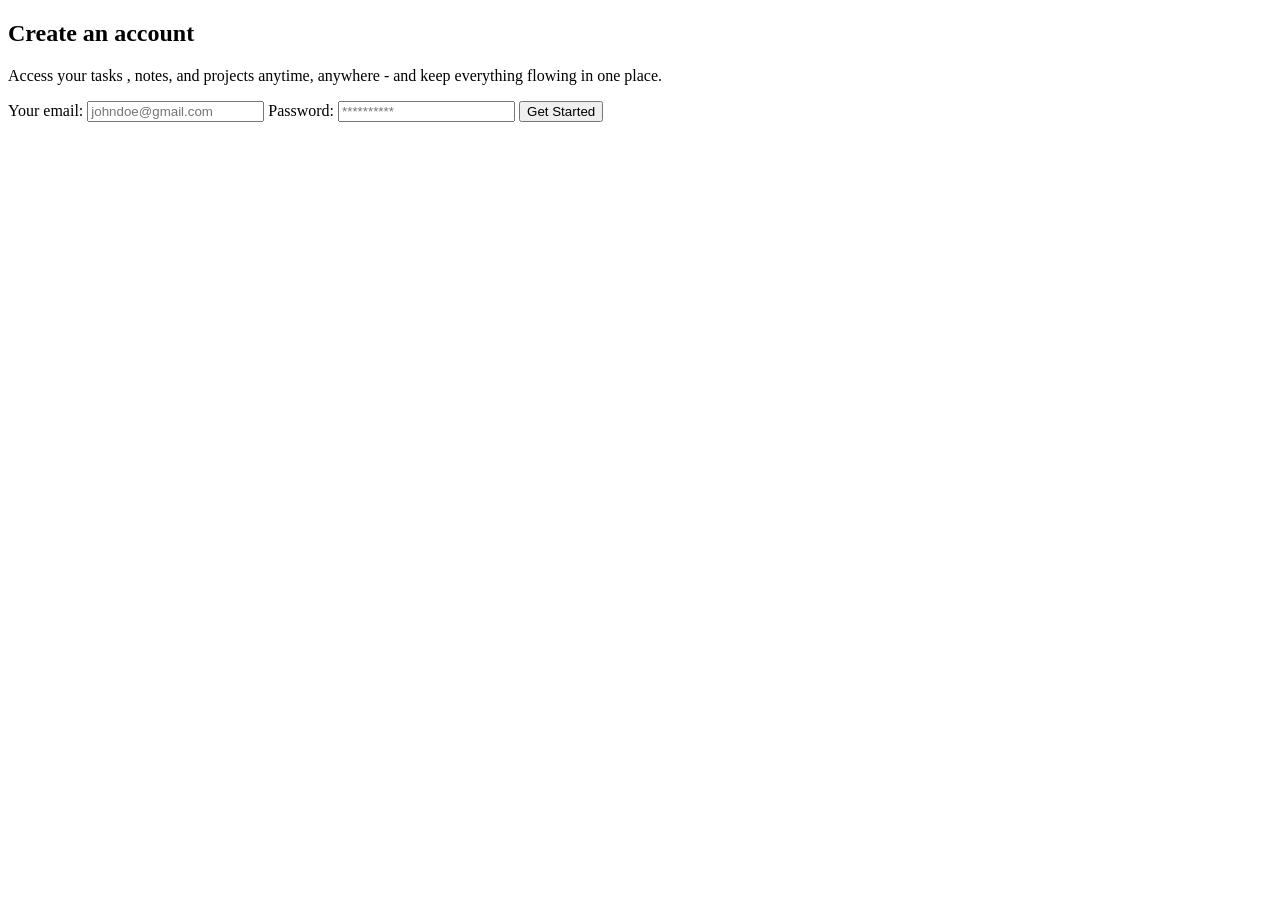
==== index.html @ 60d8d8f6 "building the login form structure" ====
<!DOCTYPE html>
<html lang="en">
<head>
    <meta charset="UTF-8">
    <meta name="viewport" content="width=device-width, initial-scale=1.0">
    <title>form project</title>
</head>
<body>
    <main>
        <section class="login-form">
            <form action = " " id = "login-form">
                <h1 class="form-heading">
                    Create an account
                </h1>
                <p class="form-para">
                        Access  your tasks , notes, and projects anytime,
                        anywhere - and keep everything flowing in one place.
                    </p>
                <label for = "email">Your email:</label>
                <input type = "text" class = "password" id = "email" placeholder="johndoe@gmail.com" required/>
                <label for ="password">Password: </label>
                <input type ="password" class = "password" id = "password" placeholder = "**********" required/>
                <button class = "submit" id = "submit">Get Started</button>
            </form>
        </section>
        <section class="why-us">

        </section>
    </main>
</body>
</html>
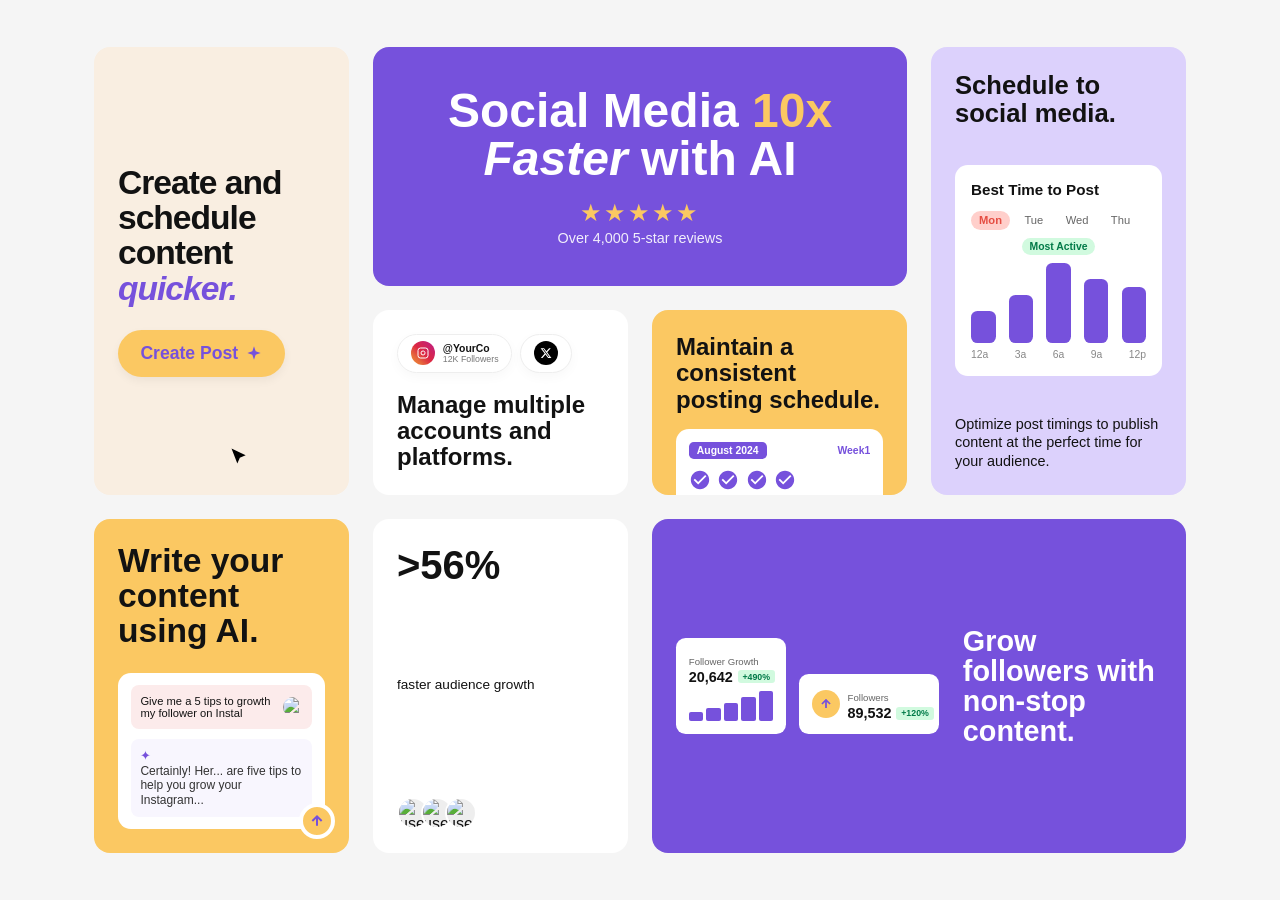
==== commit 53efef89: "Move bento grid files to root" ====
--- a/index.html
+++ b/index.html
@@ -1,31 +1,162 @@
 <!DOCTYPE html>
 <html lang="en">
 <head>
-    <meta charset="UTF-8">
-    <meta name="viewport" content="width=device-width, initial-scale=1.0">
-    <title>form project</title>
+  <meta charset="UTF-8" />
+  <meta name="viewport" content="width=device-width, initial-scale=1.0" />
+  <title>Bento Grid Clone</title>
+  <link rel="preconnect" href="https://fonts.googleapis.com">
+  <link rel="preconnect" href="https://fonts.gstatic.com" crossorigin>
+  <link href="https://fonts.googleapis.com/css2?family=DMSans:ital,wght@0,400;0,500;0,600;0,700;1,400&display=swap" rel="stylesheet">
+  <link rel="stylesheet" href="style.css" />
 </head>
 <body>
-    <main>
-        <section class="login-form">
-            <form action = " " id = "login-form">
-                <h1 class="form-heading">
-                    Create an account
-                </h1>
-                <p class="form-para">
-                        Access  your tasks , notes, and projects anytime,
-                        anywhere - and keep everything flowing in one place.
-                    </p>
-                <label for = "email">Your email:</label>
-                <input type = "text" class = "password" id = "email" placeholder="johndoe@gmail.com" required/>
-                <label for ="password">Password: </label>
-                <input type ="password" class = "password" id = "password" placeholder = "**********" required/>
-                <button class = "submit" id = "submit">Get Started</button>
-            </form>
-        </section>
-        <section class="why-us">
 
-        </section>
-    </main>
+  <main class="bento-container">
+    
+    <div class="card card-create">
+      <h2>Create and schedule content <span class="purple-italic">quicker.</span></h2>
+      <button class="btn-create">
+        Create Post
+        <svg class="sparkle" viewBox="0 0 24 24" fill="currentColor"><path d="M12 2L14.5 9.5L22 12L14.5 14.5L12 22L9.5 14.5L2 12L9.5 9.5L12 2Z"/></svg>
+      </button>
+      <div class="cursor">
+        <svg viewBox="0 0 24 24" fill="black"><path d="M3 3l7 18 3-7 7-3L3 3z"/></svg>
+      </div>
+    </div>
+
+    <div class="card card-hero">
+      <h1>Social Media <span class="yellow-text">10x</span><br><span class="italic-text">Faster</span> with AI</h1>
+      <div class="stars">
+        <span>★</span><span>★</span><span>★</span><span>★</span><span>★</span>
+      </div>
+      <p class="reviews">Over 4,000 5-star reviews</p>
+    </div>
+
+    <div class="card card-schedule">
+      <h2>Schedule to social media.</h2>
+      <div class="chart-box">
+        <h3>Best Time to Post</h3>
+        <div class="days-row">
+          <span class="day active">Mon</span>
+          <span class="day">Tue</span>
+          <span class="day">Wed</span>
+          <span class="day">Thu</span>
+        </div>
+        <div class="badge-active">Most Active</div>
+        <div class="bar-chart">
+          <div class="bar" style="--h: 40%"></div>
+          <div class="bar" style="--h: 60%"></div>
+          <div class="bar" style="--h: 100%"></div>
+          <div class="bar" style="--h: 80%"></div>
+          <div class="bar" style="--h: 70%"></div>
+        </div>
+        <div class="time-row">
+          <span>12a</span>
+          <span>3a</span>
+          <span>6a</span>
+          <span>9a</span>
+          <span>12p</span>
+        </div>
+      </div>
+      <p class="schedule-desc">Optimize post timings to publish content at the perfect time for your audience.</p>
+    </div>
+
+    <div class="card card-ai">
+      <h2>Write your content using AI.</h2>
+      <div class="chat-preview">
+        <div class="chat-bubble user">
+          <span>Give me a 5 tips to growth my follower on Instal</span>
+          <img src="https://api.dicebear.com/7.x/avataaars/svg?seed=Felix" alt="avatar" />
+        </div>
+        <div class="chat-bubble ai">
+          <div class="ai-sparkle">✦</div>
+          <p>Certainly! Her... are five tips to help you grow your Instagram...</p>
+        </div>
+        <div class="circle-btn">
+          <svg viewBox="0 0 24 24" fill="none" stroke="currentColor" stroke-width="3"><path d="M12 19V5M5 12l7-7 7 7"/></svg>
+        </div>
+      </div>
+    </div>
+
+    <div class="card card-manage">
+      <div class="pills-wrapper">
+        <div class="pill instagram">
+          <div class="icon-circle ig-color">
+            <svg viewBox="0 0 24 24" fill="none" stroke="white" stroke-width="2"><rect x="2" y="2" width="20" height="20" rx="5"/><path d="M16 11.37A4 4 0 1 1 12.63 8 4 4 0 0 1 16 11.37z"/><line x1="17.5" y1="6.5" x2="17.51" y2="6.5"/></svg>
+          </div>
+          <div class="pill-info">
+            <span class="handle">@YourCo</span>
+            <span class="followers">12K Followers</span>
+          </div>
+        </div>
+        <div class="pill x-app">
+          <div class="icon-circle x-color">
+            <svg viewBox="0 0 24 24" fill="white"><path d="M18.244 2.25h3.308l-7.227 8.26 8.502 11.24H16.17l-5.214-6.817L4.99 21.75H1.68l7.73-8.835L1.254 2.25H8.08l4.713 6.231zm-1.161 17.52h1.833L7.084 4.126H5.117z"/></svg>
+          </div>
+        </div>
+      </div>
+      <h2>Manage multiple accounts and platforms.</h2>
+    </div>
+
+    <div class="card card-maintain">
+      <h2>Maintain a consistent posting schedule.</h2>
+      <div class="calendar-widget">
+        <div class="cal-header">
+          <span class="cal-title">August 2024</span>
+          <span class="cal-sub">Week1</span>
+        </div>
+        <div class="cal-checks">
+          <div class="check-item"><svg viewBox="0 0 24 24" fill="currentColor"><path d="M12 2C6.48 2 2 6.48 2 12s4.48 10 10 10 10-4.48 10-10S17.52 2 12 2zm-2 15l-5-5 1.41-1.41L10 14.17l7.59-7.59L19 8l-9 9z"/></svg></div>
+          <div class="check-item"><svg viewBox="0 0 24 24" fill="currentColor"><path d="M12 2C6.48 2 2 6.48 2 12s4.48 10 10 10 10-4.48 10-10S17.52 2 12 2zm-2 15l-5-5 1.41-1.41L10 14.17l7.59-7.59L19 8l-9 9z"/></svg></div>
+          <div class="check-item"><svg viewBox="0 0 24 24" fill="currentColor"><path d="M12 2C6.48 2 2 6.48 2 12s4.48 10 10 10 10-4.48 10-10S17.52 2 12 2zm-2 15l-5-5 1.41-1.41L10 14.17l7.59-7.59L19 8l-9 9z"/></svg></div>
+          <div class="check-item"><svg viewBox="0 0 24 24" fill="currentColor"><path d="M12 2C6.48 2 2 6.48 2 12s4.48 10 10 10 10-4.48 10-10S17.52 2 12 2zm-2 15l-5-5 1.41-1.41L10 14.17l7.59-7.59L19 8l-9 9z"/></svg></div>
+        </div>
+      </div>
+    </div>
+
+    <div class="card card-growth">
+      <div class="stat-number">&gt;56%</div>
+      <p>faster audience growth</p>
+      <div class="avatars">
+        <img src="https://api.dicebear.com/7.x/avataaars/svg?seed=Aneka" alt="user1" />
+        <img src="https://api.dicebear.com/7.x/avataaars/svg?seed=John" alt="user2" />
+        <img src="https://api.dicebear.com/7.x/avataaars/svg?seed=Mark" alt="user3" />
+      </div>
+    </div>
+
+    <div class="card card-followers">
+      <div class="chart-overlay">
+        <div class="chart-card">
+          <span class="chart-label">Follower Growth</span>
+          <div class="chart-num-row">
+            <span class="chart-val">20,642</span>
+            <span class="chart-badge">+490%</span>
+          </div>
+          <div class="mini-bar-chart">
+            <div class="m-bar" style="height: 30%"></div>
+            <div class="m-bar" style="height: 45%"></div>
+            <div class="m-bar" style="height: 60%"></div>
+            <div class="m-bar" style="height: 80%"></div>
+            <div class="m-bar" style="height: 100%"></div>
+          </div>
+        </div>
+        <div class="chart-card floating-card">
+          <div class="icon-up">
+            <svg viewBox="0 0 24 24" fill="none" stroke="currentColor" stroke-width="3"><path d="M12 19V5M5 12l7-7 7 7"/></svg>
+          </div>
+          <div>
+            <span class="chart-label">Followers</span>
+            <div class="chart-num-row">
+              <span class="chart-val">89,532</span>
+              <span class="chart-badge light">+120%</span>
+            </div>
+          </div>
+        </div>
+      </div>
+      <h2>Grow followers with non-stop content.</h2>
+    </div>
+
+  </main>
+
 </body>
 </html>
--- a/style.css
+++ b/style.css
@@ -0,0 +1,560 @@
+* {
+  box-sizing: border-box;
+  margin: 0;
+  padding: 0;
+}
+
+body {
+  font-family: 'DM Sans', sans-serif;
+  background-color: #f5f5f5;
+  color: #121212;
+  display: flex;
+  justify-content: center;
+  align-items: center;
+  min-height: 100vh;
+  padding: 2rem 1rem;
+}
+
+.bento-container {
+  display: grid;
+  grid-template-columns: repeat(4, 255px);
+  grid-template-rows: auto;
+  grid-template-areas:
+    "create   hero     hero     schedule"
+    "create   manage   maintain schedule"
+    "ai       growth   followers followers";
+  gap: 1.5rem;
+  max-width: 1100px;
+}
+
+.card {
+  border-radius: 1rem;
+  padding: 1.5rem;
+  overflow: hidden;
+  position: relative;
+  display: flex;
+  flex-direction: column;
+}
+
+.card-create {
+  grid-area: create;
+  background-color: #f9eee1;
+  justify-content: center;
+  gap: 1.5rem;
+}
+
+.card-create h2 {
+  font-size: 2.1rem;
+  line-height: 1.05;
+  font-weight: 700;
+  letter-spacing: -1px;
+}
+
+.purple-italic {
+  color: #7651dc;
+  font-style: italic;
+}
+
+.btn-create {
+  background-color: #fbc862;
+  color: #7651dc;
+  border: none;
+  padding: 0.8rem 1.4rem;
+  font-size: 1.1rem;
+  font-weight: 700;
+  border-radius: 2rem;
+  display: inline-flex;
+  align-items: center;
+  gap: 0.5rem;
+  width: fit-content;
+  cursor: pointer;
+  box-shadow: 0 4px 10px rgba(0,0,0,0.05);
+}
+
+.sparkle {
+  width: 1rem;
+  height: 1rem;
+  fill: #7651dc;
+}
+
+.cursor {
+  position: absolute;
+  bottom: 25px;
+  left: 135px;
+  width: 20px;
+}
+
+.card-hero {
+  grid-area: hero;
+  background-color: #7651dc;
+  color: white;
+  text-align: center;
+  align-items: center;
+  justify-content: center;
+  padding: 2.5rem 1.5rem;
+}
+
+.card-hero h1 {
+  font-size: 3rem;
+  line-height: 1;
+  font-weight: 600;
+  margin-bottom: 1rem;
+}
+
+.yellow-text {
+  color: #fbc862;
+}
+
+.italic-text {
+  font-style: italic;
+}
+
+.stars {
+  color: #fbc862;
+  font-size: 1.5rem;
+  letter-spacing: 2px;
+  margin-bottom: 0.2rem;
+}
+
+.reviews {
+  font-size: 0.9rem;
+  opacity: 0.9;
+}
+
+.card-schedule {
+  grid-area: schedule;
+  background-color: #dcd1fc;
+  justify-content: space-between;
+}
+
+.card-schedule h2 {
+  font-size: 1.6rem;
+  line-height: 1.1;
+  margin-bottom: 1rem;
+}
+
+.chart-box {
+  background: white;
+  border-radius: 0.8rem;
+  padding: 1rem;
+  margin-bottom: 1rem;
+}
+
+.chart-box h3 {
+  font-size: 0.95rem;
+  font-weight: 700;
+  margin-bottom: 0.8rem;
+}
+
+.days-row {
+  display: flex;
+  gap: 0.4rem;
+  margin-bottom: 0.5rem;
+}
+
+.day {
+  font-size: 0.7rem;
+  padding: 0.2rem 0.5rem;
+  border-radius: 1rem;
+  color: #666;
+}
+
+.day.active {
+  background-color: #ffcfcb;
+  color: #e54d42;
+  font-weight: bold;
+}
+
+.badge-active {
+  background-color: #d1fadf;
+  color: #027a48;
+  font-size: 0.65rem;
+  font-weight: 700;
+  padding: 0.2rem 0.5rem;
+  border-radius: 1rem;
+  width: fit-content;
+  margin: 0.4rem auto;
+}
+
+.bar-chart {
+  display: flex;
+  align-items: flex-end;
+  justify-content: space-between;
+  height: 80px;
+  margin-top: 0.5rem;
+}
+
+.bar {
+  width: 14%;
+  background-color: #7651dc;
+  height: var(--h);
+  border-radius: 0.4rem;
+}
+
+.time-row {
+  display: flex;
+  justify-content: space-between;
+  font-size: 0.65rem;
+  color: #888;
+  margin-top: 0.4rem;
+}
+
+.schedule-desc {
+  font-size: 0.9rem;
+  line-height: 1.3;
+}
+
+.card-ai {
+  grid-area: ai;
+  background-color: #fbc862;
+  justify-content: space-between;
+}
+
+.card-ai h2 {
+  font-size: 2.1rem;
+  line-height: 1.05;
+  margin-bottom: 1.5rem;
+}
+
+.chat-preview {
+  background: white;
+  border-radius: 0.8rem;
+  padding: 0.8rem;
+  position: relative;
+  display: flex;
+  flex-direction: column;
+  gap: 0.6rem;
+}
+
+.chat-bubble {
+  font-size: 0.75rem;
+  padding: 0.6rem;
+  border-radius: 0.5rem;
+}
+
+.chat-bubble.user {
+  background: #fcebeb;
+  align-self: flex-start;
+  display: flex;
+  align-items: center;
+  gap: 0.4rem;
+  font-size: 0.7rem;
+  line-height: 1.1;
+}
+
+.chat-bubble.user img {
+  width: 20px;
+  height: 20px;
+  border-radius: 50%;
+}
+
+.chat-bubble.ai {
+  background: #f8f6fe;
+  color: #333;
+  line-height: 1.2;
+}
+
+.ai-sparkle {
+  color: #7651dc;
+  font-size: 0.8rem;
+}
+
+.circle-btn {
+  position: absolute;
+  right: -10px;
+  bottom: -10px;
+  background-color: #fbc862;
+  border: 4px solid white;
+  width: 36px;
+  height: 36px;
+  border-radius: 50%;
+  display: flex;
+  align-items: center;
+  justify-content: center;
+}
+
+.circle-btn svg {
+  width: 16px;
+  height: 16px;
+  stroke: #7651dc;
+}
+
+.card-manage {
+  grid-area: manage;
+  background-color: white;
+  justify-content: space-between;
+}
+
+.pills-wrapper {
+  display: flex;
+  gap: 0.5rem;
+  margin-bottom: 1rem;
+}
+
+.pill {
+  display: flex;
+  align-items: center;
+  gap: 0.5rem;
+  background: #fff;
+  border: 1px solid #eee;
+  padding: 0.4rem 0.8rem;
+  border-radius: 2rem;
+  box-shadow: 0 4px 12px rgba(0,0,0,0.03);
+}
+
+.icon-circle {
+  width: 24px;
+  height: 24px;
+  border-radius: 50%;
+  display: flex;
+  align-items: center;
+  justify-content: center;
+}
+
+.ig-color {
+  background: linear-gradient(45deg, #f09433, #e6683c, #dc2743, #cc2366, #bc1888);
+}
+
+.x-color {
+  background: #000;
+}
+
+.icon-circle svg {
+  width: 12px;
+  height: 12px;
+}
+
+.pill-info {
+  display: flex;
+  flex-direction: column;
+}
+
+.handle {
+  font-size: 0.65rem;
+  font-weight: bold;
+}
+
+.followers {
+  font-size: 0.55rem;
+  color: #777;
+}
+
+.card-manage h2 {
+  font-size: 1.5rem;
+  line-height: 1.1;
+}
+
+.card-maintain {
+  grid-area: maintain;
+  background-color: #fbc862;
+  justify-content: space-between;
+}
+
+.card-maintain h2 {
+  font-size: 1.5rem;
+  line-height: 1.1;
+  margin-bottom: 1rem;
+}
+
+.calendar-widget {
+  background: white;
+  border-radius: 0.8rem 0.8rem 0 0;
+  padding: 0.8rem 0.8rem 0 0.8rem;
+  margin-bottom: -1.5rem;
+}
+
+.cal-header {
+  display: flex;
+  justify-content: space-between;
+  align-items: center;
+  margin-bottom: 0.6rem;
+}
+
+.cal-title {
+  background: #7651dc;
+  color: white;
+  font-size: 0.65rem;
+  padding: 0.2rem 0.5rem;
+  border-radius: 0.3rem;
+  font-weight: bold;
+}
+
+.cal-sub {
+  font-size: 0.65rem;
+  color: #7651dc;
+  font-weight: bold;
+}
+
+.cal-checks {
+  display: flex;
+  gap: 0.4rem;
+}
+
+.check-item svg {
+  width: 22px;
+  height: 22px;
+  fill: #7651dc;
+}
+
+.card-growth {
+  grid-area: growth;
+  background-color: white;
+  justify-content: space-between;
+}
+
+.stat-number {
+  font-size: 2.5rem;
+  font-weight: 700;
+}
+
+.card-growth p {
+  font-size: 0.85rem;
+  margin-bottom: 1rem;
+}
+
+.avatars {
+  display: flex;
+  align-items: center;
+}
+
+.avatars img {
+  width: 32px;
+  height: 32px;
+  border-radius: 50%;
+  border: 2px solid white;
+  margin-right: -8px;
+  background: #eee;
+}
+
+.card-followers {
+  grid-area: followers;
+  background-color: #7651dc;
+  color: white;
+  display: flex;
+  flex-direction: row;
+  align-items: center;
+  gap: 1.5rem;
+}
+
+.chart-overlay {
+  display: flex;
+  gap: 0.8rem;
+  align-items: flex-end;
+}
+
+.chart-card {
+  background: white;
+  color: #121212;
+  padding: 0.8rem;
+  border-radius: 0.6rem;
+  width: 110px;
+}
+
+.floating-card {
+  display: flex;
+  align-items: center;
+  gap: 0.5rem;
+  width: 140px;
+}
+
+.chart-label {
+  font-size: 0.6rem;
+  color: #666;
+}
+
+.chart-num-row {
+  display: flex;
+  align-items: center;
+  gap: 0.3rem;
+}
+
+.chart-val {
+  font-size: 0.9rem;
+  font-weight: bold;
+}
+
+.chart-badge {
+  background: #d1fadf;
+  color: #027a48;
+  font-size: 0.55rem;
+  padding: 0.1rem 0.3rem;
+  border-radius: 0.2rem;
+  font-weight: bold;
+}
+
+.chart-badge.light {
+  background: #d1fadf;
+}
+
+.mini-bar-chart {
+  display: flex;
+  align-items: flex-end;
+  gap: 3px;
+  height: 30px;
+  margin-top: 0.4rem;
+}
+
+.m-bar {
+  flex: 1;
+  background: #7651dc;
+  border-radius: 2px;
+}
+
+.icon-up {
+  background: #fbc862;
+  width: 28px;
+  height: 28px;
+  border-radius: 50%;
+  display: flex;
+  align-items: center;
+  justify-content: center;
+  flex-shrink: 0;
+}
+
+.icon-up svg {
+  width: 14px;
+  height: 14px;
+  stroke: #7651dc;
+}
+
+.card-followers h2 {
+  font-size: 1.8rem;
+  line-height: 1.05;
+}
+
+@media (max-width: 1024px) {
+  .bento-container {
+    grid-template-columns: repeat(2, 1fr);
+    grid-template-areas:
+      "hero     hero"
+      "create   schedule"
+      "manage   maintain"
+      "ai       growth"
+      "followers followers";
+  }
+}
+
+@media (max-width: 640px) {
+  .bento-container {
+    grid-template-columns: 1fr;
+    grid-template-areas:
+      "hero"
+      "create"
+      "manage"
+      "maintain"
+      "schedule"
+      "ai"
+      "growth"
+      "followers";
+  }
+
+  .card-followers {
+    flex-direction: column;
+    text-align: center;
+  }
+
+  .chart-overlay {
+    flex-direction: column;
+    align-items: center;
+  }
+}
